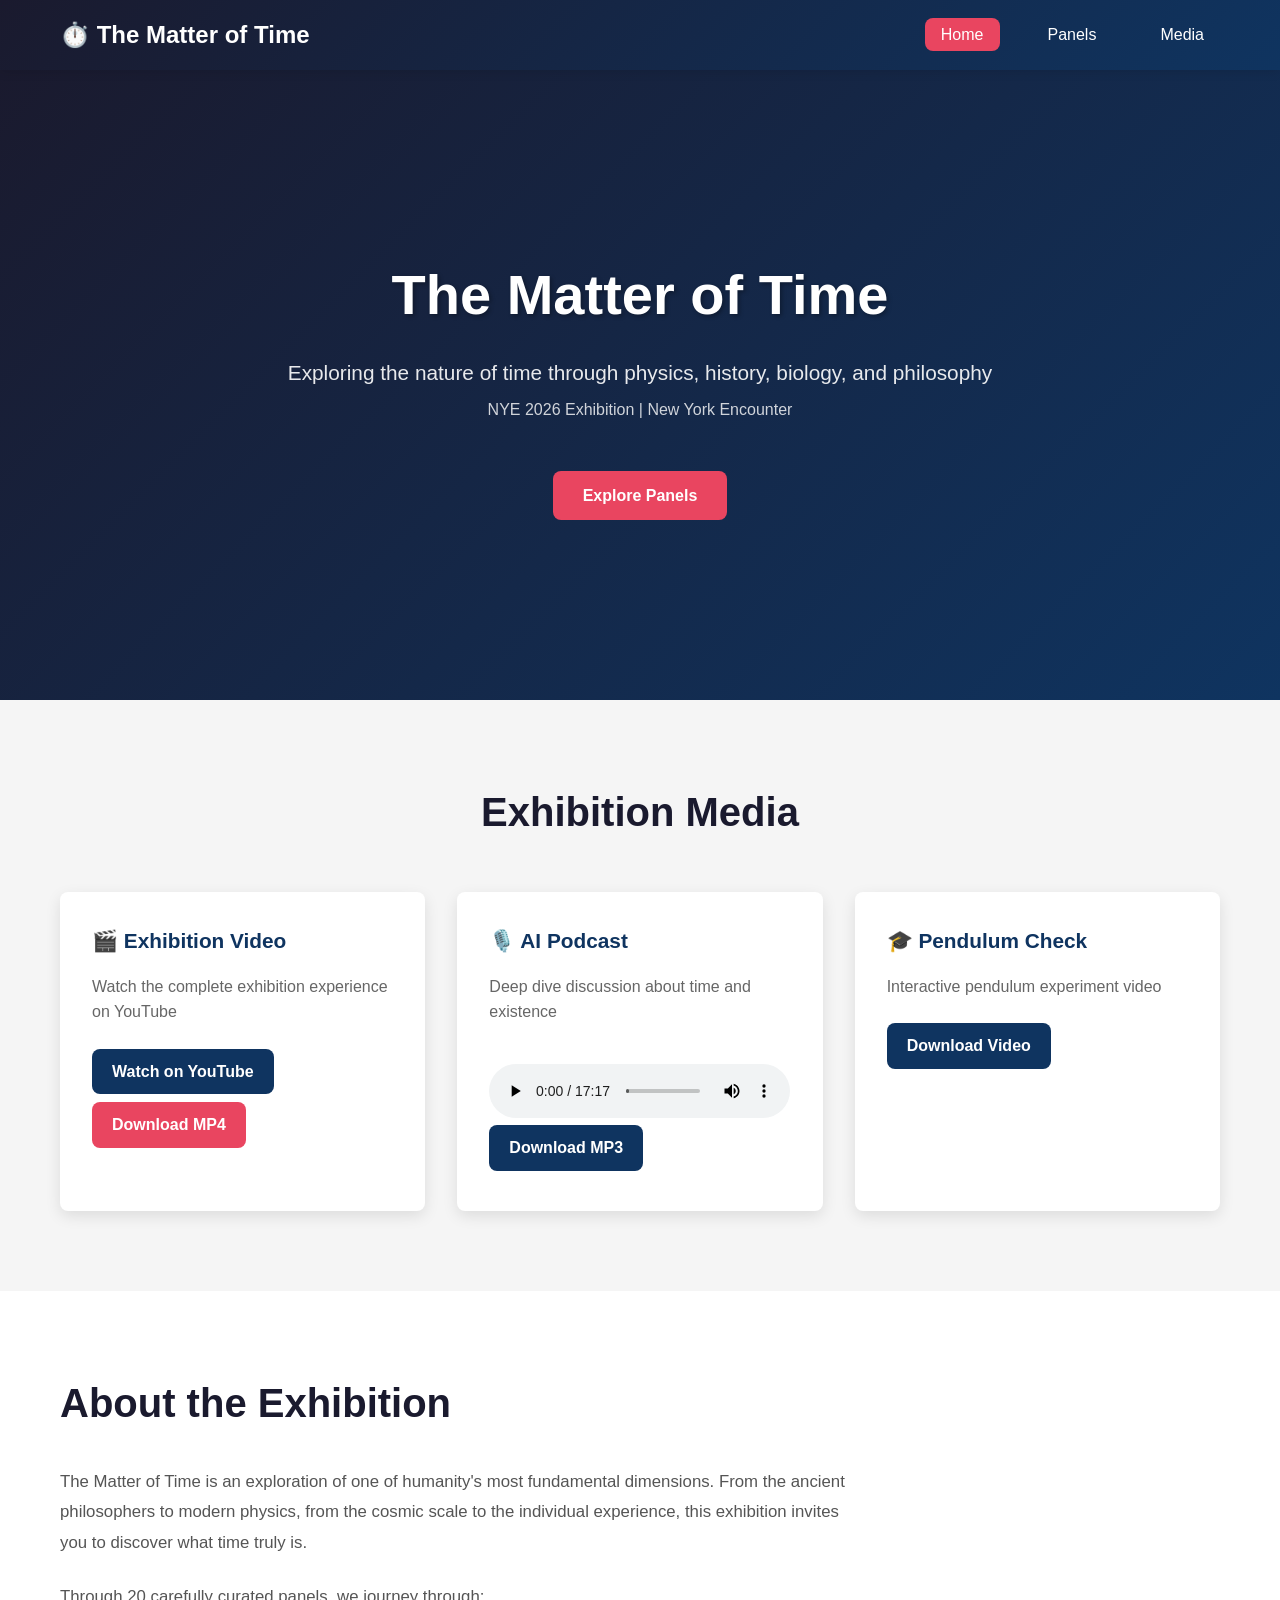
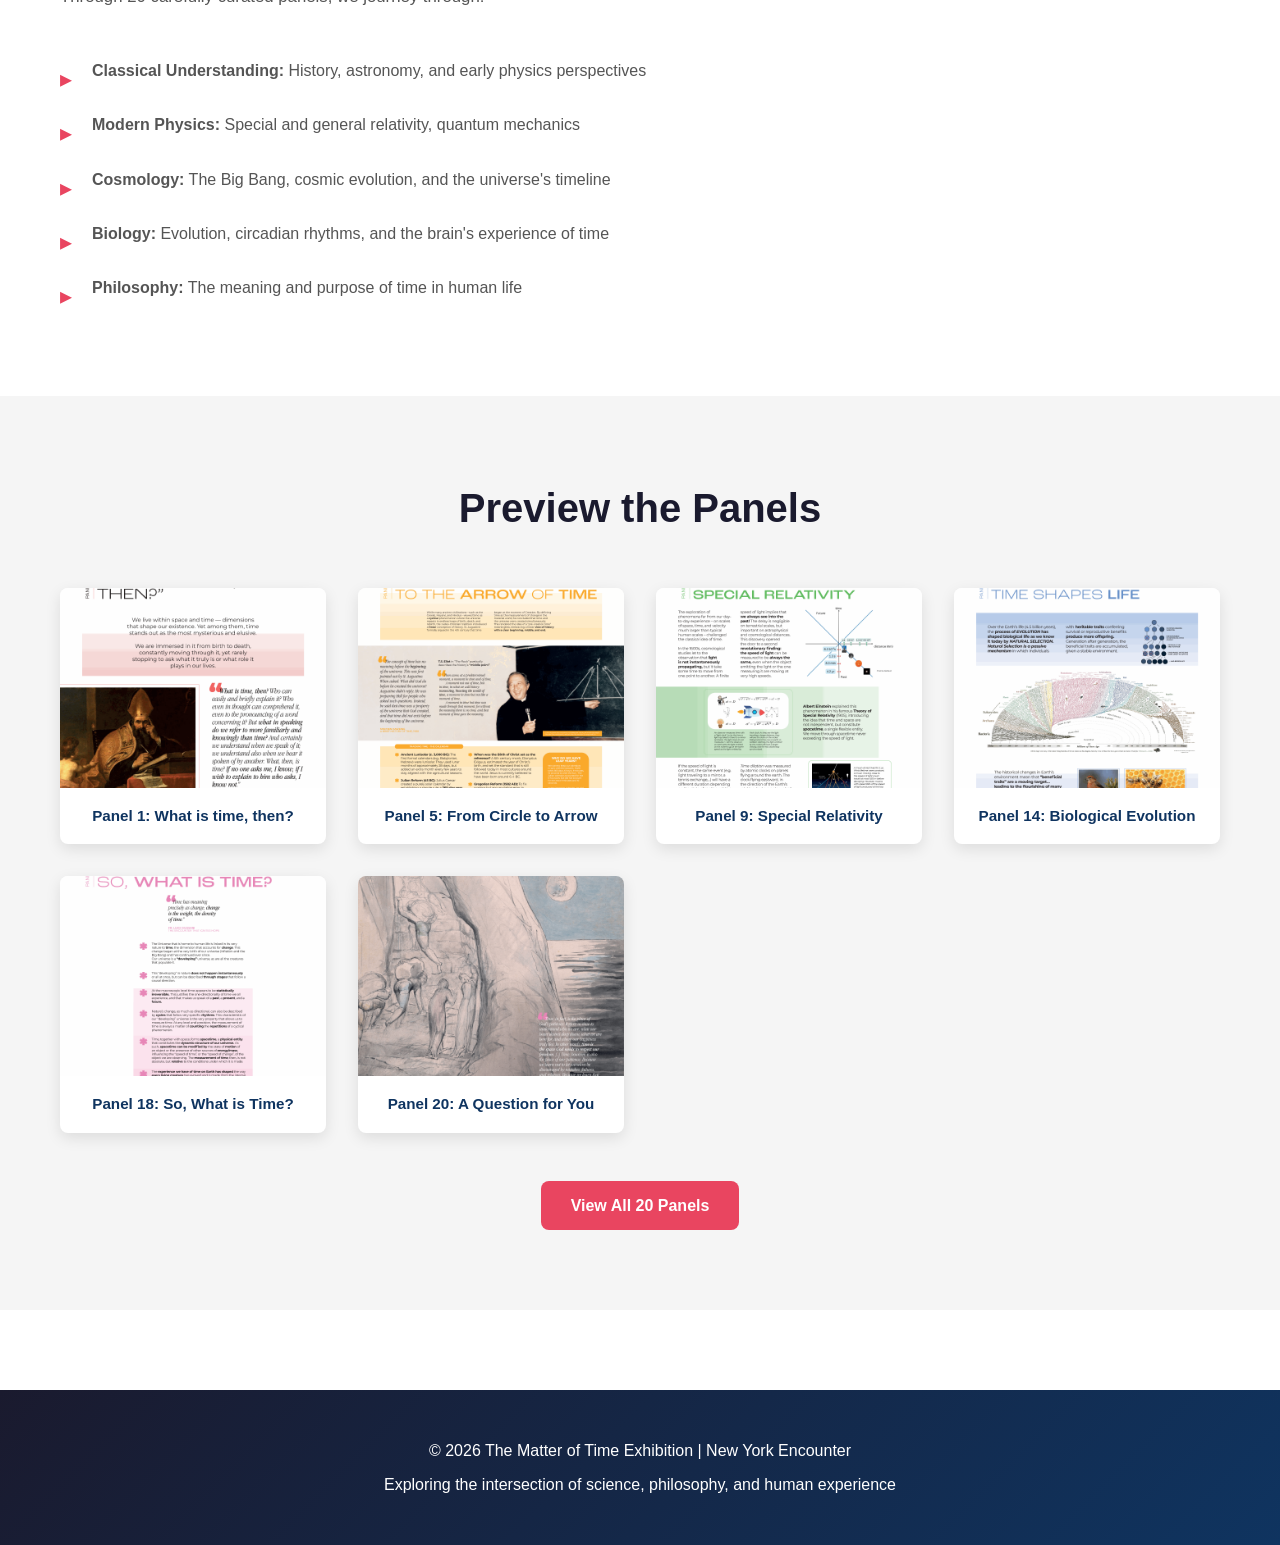
==== index.html @ 166c78fd "Initial GitHub Pages website for The Matter of Time exhibition" ====
<!DOCTYPE html>
<html lang="en">
<head>
    <meta charset="UTF-8">
    <meta name="viewport" content="width=device-width, initial-scale=1.0">
    <title>The Matter of Time - NYE 2026 Exhibition</title>
    <link rel="stylesheet" href="css/style.css">
</head>
<body>
    <nav class="navbar">
        <div class="nav-container">
            <div class="logo">⏱️ The Matter of Time</div>
            <ul class="nav-menu">
                <li><a href="index.html" class="active">Home</a></li>
                <li><a href="panels.html">Panels</a></li>
                <li><a href="#media">Media</a></li>
            </ul>
        </div>
    </nav>

    <header class="hero">
        <div class="hero-content">
            <h1>The Matter of Time</h1>
            <p>Exploring the nature of time through physics, history, biology, and philosophy</p>
            <p class="subtitle">NYE 2026 Exhibition | New York Encounter</p>
            <a href="panels.html" class="cta-button">Explore Panels</a>
        </div>
    </header>

    <section id="media" class="media-section">
        <div class="container">
            <h2>Exhibition Media</h2>
            
            <div class="media-grid">
                <div class="media-card">
                    <h3>🎬 Exhibition Video</h3>
                    <p>Watch the complete exhibition experience on YouTube</p>
                    <a href="https://www.youtube.com/watch?v=G3tJlb4s8cI" class="media-button" target="_blank">
                        Watch on YouTube
                    </a>
                    <a href="./Time exhibit NYE2026_reduced.mp4" class="media-button secondary" download>
                        Download MP4
                    </a>
                </div>

                <div class="media-card">
                    <h3>🎙️ AI Podcast</h3>
                    <p>Deep dive discussion about time and existence</p>
                    <audio controls style="width: 100%; margin-top: 15px;">
                        <source src="./AI_podcast.mp3" type="audio/mpeg">
                        Your browser does not support the audio element.
                    </audio>
                    <a href="./AI_podcast.mp3" class="media-button" download>
                        Download MP3
                    </a>
                </div>

                <div class="media-card">
                    <h3>🎓 Pendulum Check</h3>
                    <p>Interactive pendulum experiment video</p>
                    <a href="./pendulum_check.mp4" class="media-button" download>
                        Download Video
                    </a>
                </div>
            </div>
        </div>
    </section>

    <section class="about-section">
        <div class="container">
            <h2>About the Exhibition</h2>
            <div class="about-content">
                <p>
                    The Matter of Time is an exploration of one of humanity's most fundamental dimensions. 
                    From the ancient philosophers to modern physics, from the cosmic scale to the individual experience, 
                    this exhibition invites you to discover what time truly is.
                </p>
                <p>
                    Through 20 carefully curated panels, we journey through:
                </p>
                <ul class="about-list">
                    <li><strong>Classical Understanding:</strong> History, astronomy, and early physics perspectives</li>
                    <li><strong>Modern Physics:</strong> Special and general relativity, quantum mechanics</li>
                    <li><strong>Cosmology:</strong> The Big Bang, cosmic evolution, and the universe's timeline</li>
                    <li><strong>Biology:</strong> Evolution, circadian rhythms, and the brain's experience of time</li>
                    <li><strong>Philosophy:</strong> The meaning and purpose of time in human life</li>
                </ul>
            </div>
        </div>
    </section>

    <section class="panels-preview">
        <div class="container">
            <h2>Preview the Panels</h2>
            <div class="preview-grid">
                <div class="preview-card">
                    <img src="./extracted_images/page_001.png" alt="Panel 1">
                    <h4>Panel 1: What is time, then?</h4>
                </div>
                <div class="preview-card">
                    <img src="./extracted_images/page_005.png" alt="Panel 5">
                    <h4>Panel 5: From Circle to Arrow</h4>
                </div>
                <div class="preview-card">
                    <img src="./extracted_images/page_009.png" alt="Panel 9">
                    <h4>Panel 9: Special Relativity</h4>
                </div>
                <div class="preview-card">
                    <img src="./extracted_images/page_014.png" alt="Panel 14">
                    <h4>Panel 14: Biological Evolution</h4>
                </div>
                <div class="preview-card">
                    <img src="./extracted_images/page_018.png" alt="Panel 18">
                    <h4>Panel 18: So, What is Time?</h4>
                </div>
                <div class="preview-card">
                    <img src="./extracted_images/page_020.png" alt="Panel 20">
                    <h4>Panel 20: A Question for You</h4>
                </div>
            </div>
            <a href="panels.html" class="cta-button">View All 20 Panels</a>
        </div>
    </section>

    <footer class="footer">
        <div class="container">
            <p>&copy; 2026 The Matter of Time Exhibition | New York Encounter</p>
            <p>Exploring the intersection of science, philosophy, and human experience</p>
        </div>
    </footer>

    <script src="js/script.js"></script>
</body>
</html>
---- css/style.css ----
* {
    margin: 0;
    padding: 0;
    box-sizing: border-box;
}

:root {
    --primary-color: #1a1a2e;
    --secondary-color: #0f3460;
    --accent-color: #e94560;
    --light-color: #f5f5f5;
    --text-color: #333;
    --border-radius: 8px;
    --transition: all 0.3s ease;
}

html {
    scroll-behavior: smooth;
}

body {
    font-family: 'Segoe UI', Tahoma, Geneva, Verdana, sans-serif;
    line-height: 1.6;
    color: var(--text-color);
    background-color: #fff;
}

.container {
    max-width: 1200px;
    margin: 0 auto;
    padding: 0 20px;
}

/* Navigation */
.navbar {
    background: linear-gradient(135deg, var(--primary-color) 0%, var(--secondary-color) 100%);
    padding: 1rem 0;
    position: sticky;
    top: 0;
    z-index: 1000;
    box-shadow: 0 2px 10px rgba(0, 0, 0, 0.1);
}

.nav-container {
    max-width: 1200px;
    margin: 0 auto;
    padding: 0 20px;
    display: flex;
    justify-content: space-between;
    align-items: center;
}

.logo {
    color: white;
    font-size: 1.5rem;
    font-weight: bold;
}

.nav-menu {
    display: flex;
    list-style: none;
    gap: 2rem;
}

.nav-menu a {
    color: white;
    text-decoration: none;
    transition: var(--transition);
    padding: 0.5rem 1rem;
    border-radius: var(--border-radius);
}

.nav-menu a:hover,
.nav-menu a.active {
    background-color: var(--accent-color);
    color: white;
}

/* Hero Section */
.hero {
    background: linear-gradient(135deg, var(--primary-color) 0%, var(--secondary-color) 100%);
    color: white;
    padding: 100px 20px;
    text-align: center;
    min-height: 70vh;
    display: flex;
    align-items: center;
    justify-content: center;
}

.hero-content h1 {
    font-size: 3.5rem;
    margin-bottom: 1rem;
    font-weight: bold;
    text-shadow: 2px 2px 4px rgba(0, 0, 0, 0.3);
}

.hero-content p {
    font-size: 1.3rem;
    margin-bottom: 0.5rem;
    opacity: 0.9;
}

.hero-content .subtitle {
    font-size: 1rem;
    margin-bottom: 2rem;
    opacity: 0.8;
}

/* CTA Button */
.cta-button {
    display: inline-block;
    background-color: var(--accent-color);
    color: white;
    padding: 12px 30px;
    border-radius: var(--border-radius);
    text-decoration: none;
    font-weight: bold;
    transition: var(--transition);
    margin-top: 1rem;
}

.cta-button:hover {
    background-color: #d63648;
    transform: translate(0, -2px);
    box-shadow: 0 5px 15px rgba(233, 69, 96, 0.3);
}

/* Media Section */
.media-section {
    padding: 80px 20px;
    background-color: var(--light-color);
}

.media-section h2 {
    font-size: 2.5rem;
    margin-bottom: 3rem;
    text-align: center;
    color: var(--primary-color);
}

.media-grid {
    display: grid;
    grid-template-columns: repeat(auto-fit, minmax(300px, 1fr));
    gap: 2rem;
}

.media-card {
    background: white;
    padding: 2rem;
    border-radius: var(--border-radius);
    box-shadow: 0 5px 15px rgba(0, 0, 0, 0.1);
    transition: var(--transition);
}

.media-card:hover {
    transform: translate(0, -5px);
    box-shadow: 0 10px 25px rgba(0, 0, 0, 0.15);
}

.media-card h3 {
    color: var(--secondary-color);
    margin-bottom: 1rem;
    font-size: 1.3rem;
}

.media-card p {
    color: #666;
    margin-bottom: 1.5rem;
}

.media-button {
    display: inline-block;
    background-color: var(--secondary-color);
    color: white;
    padding: 10px 20px;
    border-radius: var(--border-radius);
    text-decoration: none;
    font-weight: bold;
    transition: var(--transition);
    margin-right: 0.5rem;
    margin-bottom: 0.5rem;
}

.media-button:hover {
    background-color: var(--primary-color);
}

.media-button.secondary {
    background-color: var(--accent-color);
}

.media-button.secondary:hover {
    background-color: #d63648;
}

/* About Section */
.about-section {
    padding: 80px 20px;
}

.about-section h2 {
    font-size: 2.5rem;
    margin-bottom: 2rem;
    color: var(--primary-color);
}

.about-content {
    max-width: 800px;
    line-height: 1.8;
}

.about-content p {
    margin-bottom: 1.5rem;
    font-size: 1.05rem;
    color: #555;
}

.about-list {
    list-style: none;
    margin-top: 2rem;
}

.about-list li {
    padding: 0.8rem 0;
    padding-left: 2rem;
    position: relative;
    color: #555;
}

.about-list li:before {
    content: "▸";
    position: absolute;
    left: 0;
    color: var(--accent-color);
    font-size: 1.5rem;
}

/* Panels Preview */
.panels-preview {
    padding: 80px 20px;
    background-color: var(--light-color);
}

.panels-preview h2 {
    font-size: 2.5rem;
    margin-bottom: 3rem;
    text-align: center;
    color: var(--primary-color);
}

.preview-grid {
    display: grid;
    grid-template-columns: repeat(auto-fit, minmax(250px, 1fr));
    gap: 2rem;
    margin-bottom: 3rem;
}

.preview-card {
    background: white;
    border-radius: var(--border-radius);
    overflow: hidden;
    box-shadow: 0 5px 15px rgba(0, 0, 0, 0.1);
    transition: var(--transition);
    cursor: pointer;
}

.preview-card:hover {
    transform: scale(1.05);
    box-shadow: 0 10px 25px rgba(0, 0, 0, 0.15);
}

.preview-card img {
    width: 100%;
    height: 200px;
    object-fit: cover;
    display: block;
}

.preview-card h4 {
    padding: 1rem;
    color: var(--secondary-color);
    text-align: center;
    font-size: 0.95rem;
}

.panels-preview .cta-button {
    display: block;
    width: fit-content;
    margin: 0 auto;
}

/* Panels Section */
.panels-section {
    padding: 60px 20px;
}

.panels-section h1 {
    font-size: 2.5rem;
    margin-bottom: 1rem;
    color: var(--primary-color);
    text-align: center;
}

.panels-intro {
    text-align: center;
    color: #666;
    margin-bottom: 3rem;
    font-size: 1.1rem;
}

.panel-item {
    display: grid;
    grid-template-columns: 1fr 1fr;
    gap: 3rem;
    margin-bottom: 4rem;
    align-items: center;
}

.panel-item.reverse {
    direction: rtl;
}

.panel-item.reverse > * {
    direction: ltr;
}

.panel-image {
    overflow: hidden;
    border-radius: var(--border-radius);
    box-shadow: 0 5px 20px rgba(0, 0, 0, 0.1);
}

.panel-image img {
    width: 100%;
    height: auto;
    display: block;
    transition: var(--transition);
}

.panel-image:hover img {
    transform: scale(1.03);
}

.panel-content h2 {
    color: var(--secondary-color);
    margin-bottom: 1rem;
    font-size: 1.5rem;
}

.panel-content p {
    color: #555;
    line-height: 1.8;
    margin-bottom: 1rem;
}

/* Footer */
.footer {
    background: linear-gradient(135deg, var(--primary-color) 0%, var(--secondary-color) 100%);
    color: white;
    padding: 40px 20px;
    text-align: center;
    margin-top: 80px;
}

.footer p {
    margin: 0.5rem 0;
}

/* Responsive Design */
@media (max-width: 768px) {
    .nav-menu {
        gap: 1rem;
    }

    .logo {
        font-size: 1.2rem;
    }

    .hero-content h1 {
        font-size: 2rem;
    }

    .hero-content p {
        font-size: 1rem;
    }

    .hero {
        min-height: 50vh;
        padding: 60px 20px;
    }

    .media-grid {
        grid-template-columns: 1fr;
    }

    .panel-item {
        grid-template-columns: 1fr;
        gap: 2rem;
    }

    .panel-item.reverse {
        direction: ltr;
    }

    .panels-section h1 {
        font-size: 1.8rem;
    }

    .media-section h2,
    .about-section h2,
    .panels-preview h2 {
        font-size: 1.8rem;
    }

    .preview-grid {
        grid-template-columns: 1fr;
    }

    .preview-card img {
        height: 300px;
    }
}

@media (max-width: 480px) {
    .nav-container {
        flex-direction: column;
        gap: 1rem;
    }

    .nav-menu {
        flex-wrap: wrap;
        justify-content: center;
        gap: 0.5rem;
    }

    .nav-menu a {
        padding: 0.3rem 0.5rem;
        font-size: 0.9rem;
    }

    .hero-content h1 {
        font-size: 1.5rem;
    }

    .hero-content p {
        font-size: 0.9rem;
    }

    .cta-button {
        padding: 10px 20px;
        font-size: 0.9rem;
    }
}
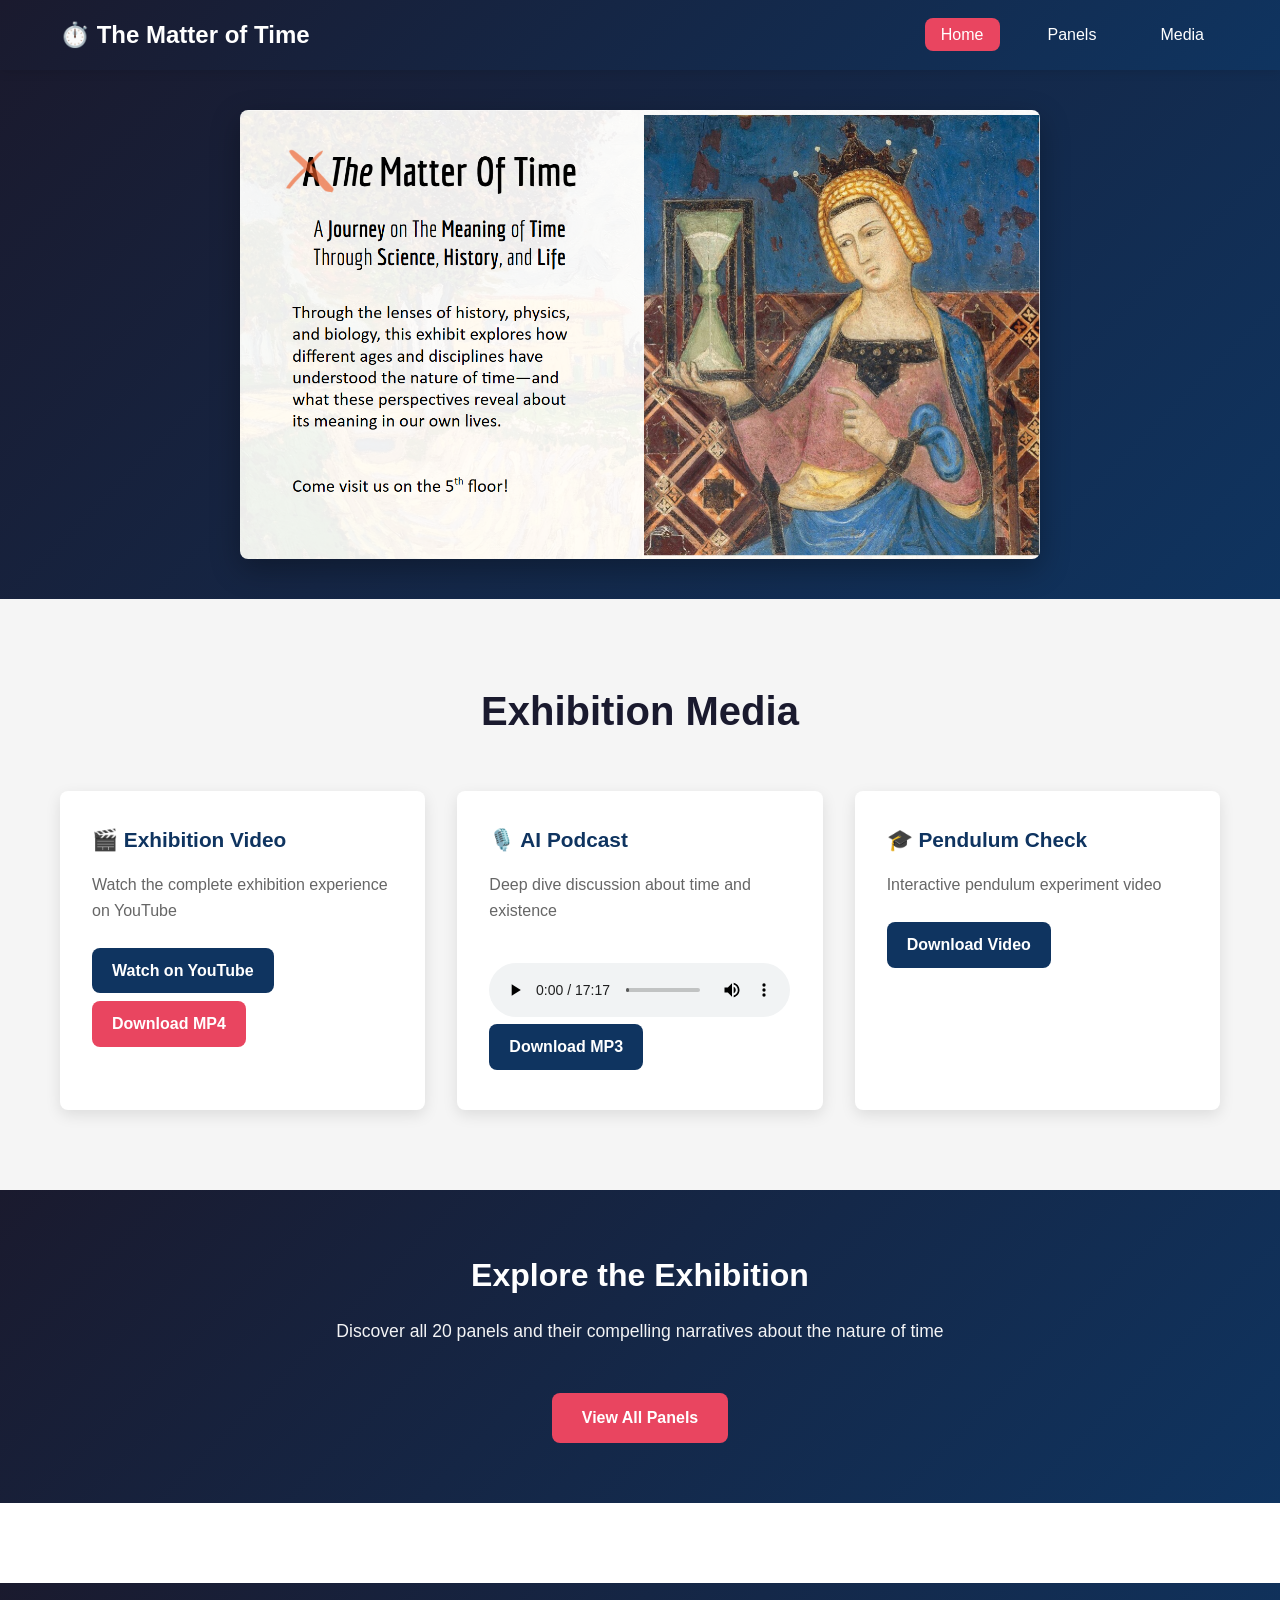
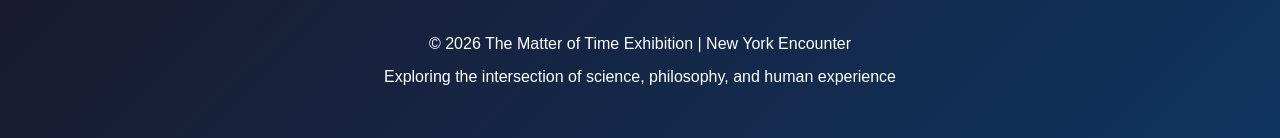
==== commit d35a55eb: "Simplify homepage with title image focus and add CTA section" ====
--- a/index.html
+++ b/index.html
@@ -18,12 +18,9 @@
         </div>
     </nav>
 
-    <header class="hero">
-        <div class="hero-content">
-            <h1>The Matter of Time</h1>
-            <p>Exploring the nature of time through physics, history, biology, and philosophy</p>
-            <p class="subtitle">NYE 2026 Exhibition | New York Encounter</p>
-            <a href="panels.html" class="cta-button">Explore Panels</a>
+    <header class="hero-simple">
+        <div class="title-image">
+            <img src="./title_pict.png" alt="The Matter of Time">
         </div>
     </header>
 
@@ -66,59 +63,11 @@
         </div>
     </section>
 
-    <section class="about-section">
+    <section class="cta-section">
         <div class="container">
-            <h2>About the Exhibition</h2>
-            <div class="about-content">
-                <p>
-                    The Matter of Time is an exploration of one of humanity's most fundamental dimensions. 
-                    From the ancient philosophers to modern physics, from the cosmic scale to the individual experience, 
-                    this exhibition invites you to discover what time truly is.
-                </p>
-                <p>
-                    Through 20 carefully curated panels, we journey through:
-                </p>
-                <ul class="about-list">
-                    <li><strong>Classical Understanding:</strong> History, astronomy, and early physics perspectives</li>
-                    <li><strong>Modern Physics:</strong> Special and general relativity, quantum mechanics</li>
-                    <li><strong>Cosmology:</strong> The Big Bang, cosmic evolution, and the universe's timeline</li>
-                    <li><strong>Biology:</strong> Evolution, circadian rhythms, and the brain's experience of time</li>
-                    <li><strong>Philosophy:</strong> The meaning and purpose of time in human life</li>
-                </ul>
-            </div>
-        </div>
-    </section>
-
-    <section class="panels-preview">
-        <div class="container">
-            <h2>Preview the Panels</h2>
-            <div class="preview-grid">
-                <div class="preview-card">
-                    <img src="./extracted_images/page_001.png" alt="Panel 1">
-                    <h4>Panel 1: What is time, then?</h4>
-                </div>
-                <div class="preview-card">
-                    <img src="./extracted_images/page_005.png" alt="Panel 5">
-                    <h4>Panel 5: From Circle to Arrow</h4>
-                </div>
-                <div class="preview-card">
-                    <img src="./extracted_images/page_009.png" alt="Panel 9">
-                    <h4>Panel 9: Special Relativity</h4>
-                </div>
-                <div class="preview-card">
-                    <img src="./extracted_images/page_014.png" alt="Panel 14">
-                    <h4>Panel 14: Biological Evolution</h4>
-                </div>
-                <div class="preview-card">
-                    <img src="./extracted_images/page_018.png" alt="Panel 18">
-                    <h4>Panel 18: So, What is Time?</h4>
-                </div>
-                <div class="preview-card">
-                    <img src="./extracted_images/page_020.png" alt="Panel 20">
-                    <h4>Panel 20: A Question for You</h4>
-                </div>
-            </div>
-            <a href="panels.html" class="cta-button">View All 20 Panels</a>
+            <h2>Explore the Exhibition</h2>
+            <p>Discover all 20 panels and their compelling narratives about the nature of time</p>
+            <a href="panels.html" class="cta-button">View All Panels</a>
         </div>
     </section>
 
--- a/css/style.css
+++ b/css/style.css
@@ -107,6 +107,29 @@
     opacity: 0.8;
 }
 
+/* Simple Hero with Title Image */
+.hero-simple {
+    background: linear-gradient(135deg, var(--primary-color) 0%, var(--secondary-color) 100%);
+    padding: 40px 20px;
+    display: flex;
+    align-items: center;
+    justify-content: center;
+    min-height: auto;
+}
+
+.title-image {
+    max-width: 800px;
+    width: 100%;
+}
+
+.title-image img {
+    width: 100%;
+    height: auto;
+    display: block;
+    border-radius: var(--border-radius);
+    box-shadow: 0 10px 30px rgba(0, 0, 0, 0.3);
+}
+
 /* CTA Button */
 .cta-button {
     display: inline-block;
@@ -191,6 +214,33 @@
 }
 
 .media-button.secondary:hover {
+    background-color: #d63648;
+}
+
+/* CTA Section */
+.cta-section {
+    padding: 60px 20px;
+    background: linear-gradient(135deg, var(--primary-color) 0%, var(--secondary-color) 100%);
+    text-align: center;
+    color: white;
+}
+
+.cta-section h2 {
+    font-size: 2rem;
+    margin-bottom: 1rem;
+}
+
+.cta-section p {
+    font-size: 1.1rem;
+    margin-bottom: 2rem;
+    opacity: 0.95;
+}
+
+.cta-section .cta-button {
+    background-color: var(--accent-color);
+}
+
+.cta-section .cta-button:hover {
     background-color: #d63648;
 }
 
@@ -390,6 +440,14 @@
         padding: 60px 20px;
     }
 
+    .hero-simple {
+        padding: 30px 20px;
+    }
+
+    .title-image {
+        max-width: 600px;
+    }
+
     .media-grid {
         grid-template-columns: 1fr;
     }
@@ -409,7 +467,8 @@
 
     .media-section h2,
     .about-section h2,
-    .panels-preview h2 {
+    .panels-preview h2,
+    .cta-section h2 {
         font-size: 1.8rem;
     }
 
@@ -447,8 +506,24 @@
         font-size: 0.9rem;
     }
 
+    .hero-simple {
+        padding: 20px 10px;
+    }
+
+    .title-image {
+        max-width: 100%;
+    }
+
     .cta-button {
         padding: 10px 20px;
         font-size: 0.9rem;
     }
-}
+
+    .cta-section h2 {
+        font-size: 1.4rem;
+    }
+
+    .cta-section p {
+        font-size: 0.95rem;
+    }
+}
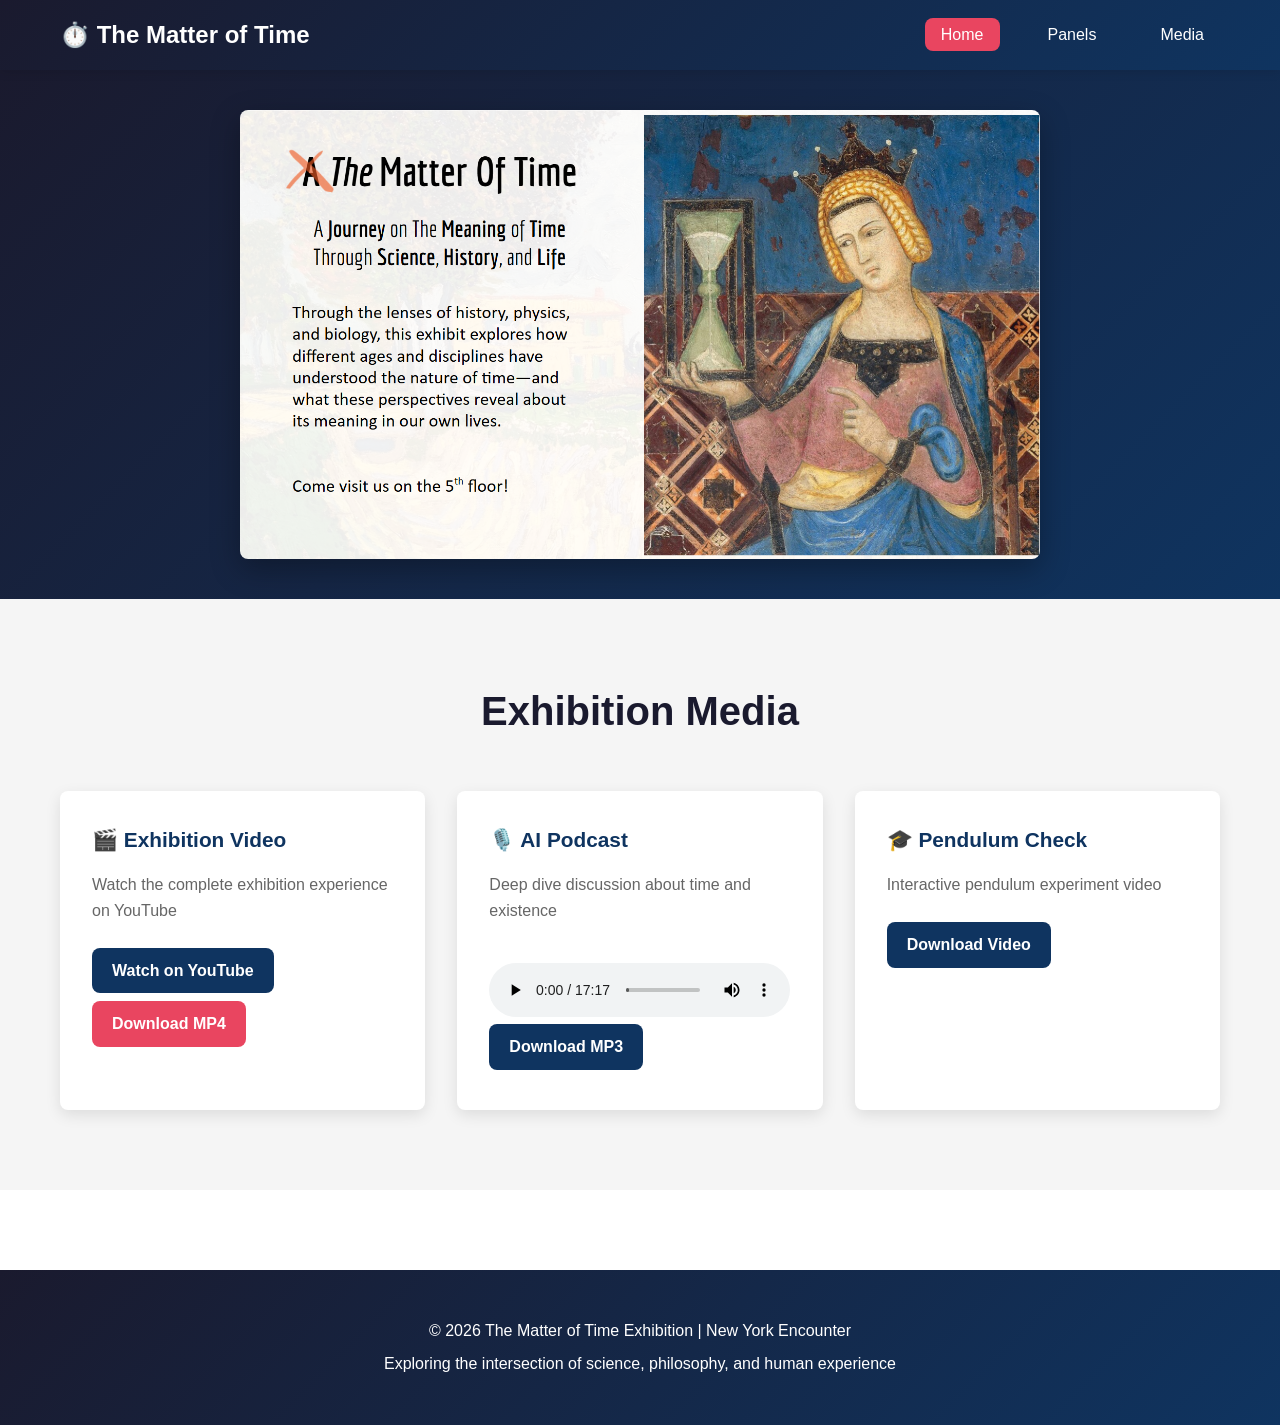
==== commit b84ac12d: "Add full panel narrations and clean up homepage" ====
--- a/index.html
+++ b/index.html
@@ -63,14 +63,6 @@
         </div>
     </section>
 
-    <section class="cta-section">
-        <div class="container">
-            <h2>Explore the Exhibition</h2>
-            <p>Discover all 20 panels and their compelling narratives about the nature of time</p>
-            <a href="panels.html" class="cta-button">View All Panels</a>
-        </div>
-    </section>
-
     <footer class="footer">
         <div class="container">
             <p>&copy; 2026 The Matter of Time Exhibition | New York Encounter</p>
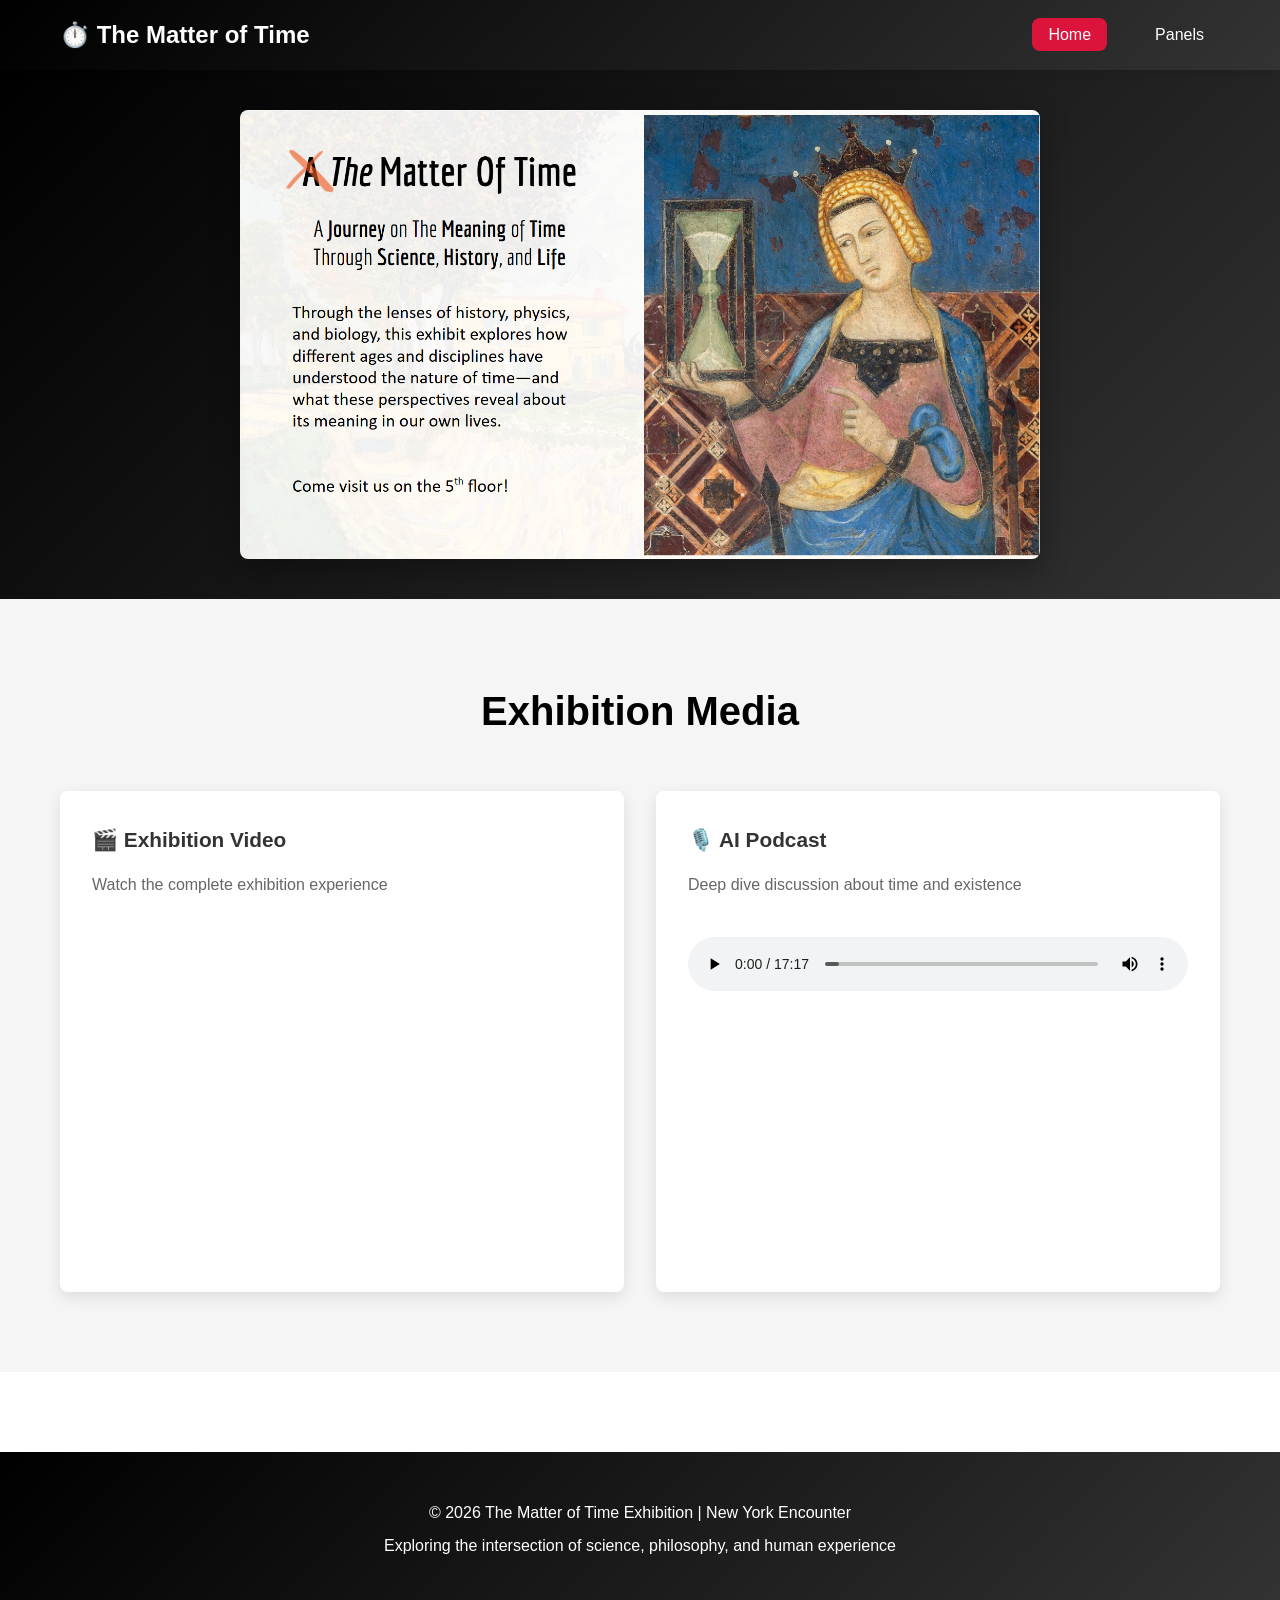
==== commit aa1aec9e: "Update homepage: embed YouTube video, remove download buttons and pendulum section, remove media nav" ====
--- a/index.html
+++ b/index.html
@@ -13,7 +13,6 @@
             <ul class="nav-menu">
                 <li><a href="index.html" class="active">Home</a></li>
                 <li><a href="panels.html">Panels</a></li>
-                <li><a href="#media">Media</a></li>
             </ul>
         </div>
     </nav>
@@ -31,13 +30,8 @@
             <div class="media-grid">
                 <div class="media-card">
                     <h3>🎬 Exhibition Video</h3>
-                    <p>Watch the complete exhibition experience on YouTube</p>
-                    <a href="https://www.youtube.com/watch?v=G3tJlb4s8cI" class="media-button" target="_blank">
-                        Watch on YouTube
-                    </a>
-                    <a href="./Time exhibit NYE2026_reduced.mp4" class="media-button secondary" download>
-                        Download MP4
-                    </a>
+                    <p>Watch the complete exhibition experience</p>
+                    <iframe width="100%" height="315" src="https://www.youtube.com/embed/G3tJlb4s8cI" title="YouTube video player" frameborder="0" allow="accelerometer; autoplay; clipboard-write; encrypted-media; gyroscope; picture-in-picture; web-share" referrerpolicy="strict-origin-when-cross-origin" allowfullscreen style="border-radius: 8px; margin-top: 15px;"></iframe>
                 </div>
 
                 <div class="media-card">
@@ -47,18 +41,9 @@
                         <source src="./AI_podcast.mp3" type="audio/mpeg">
                         Your browser does not support the audio element.
                     </audio>
-                    <a href="./AI_podcast.mp3" class="media-button" download>
-                        Download MP3
-                    </a>
                 </div>
 
-                <div class="media-card">
-                    <h3>🎓 Pendulum Check</h3>
-                    <p>Interactive pendulum experiment video</p>
-                    <a href="./pendulum_check.mp4" class="media-button" download>
-                        Download Video
-                    </a>
-                </div>
+
             </div>
         </div>
     </section>
--- a/css/style.css
+++ b/css/style.css
@@ -5,9 +5,9 @@
 }
 
 :root {
-    --primary-color: #1a1a2e;
-    --secondary-color: #0f3460;
-    --accent-color: #e94560;
+    --primary-color: #000000;
+    --secondary-color: #333333;
+    --accent-color: #DC143C;
     --light-color: #f5f5f5;
     --text-color: #333;
     --border-radius: 8px;
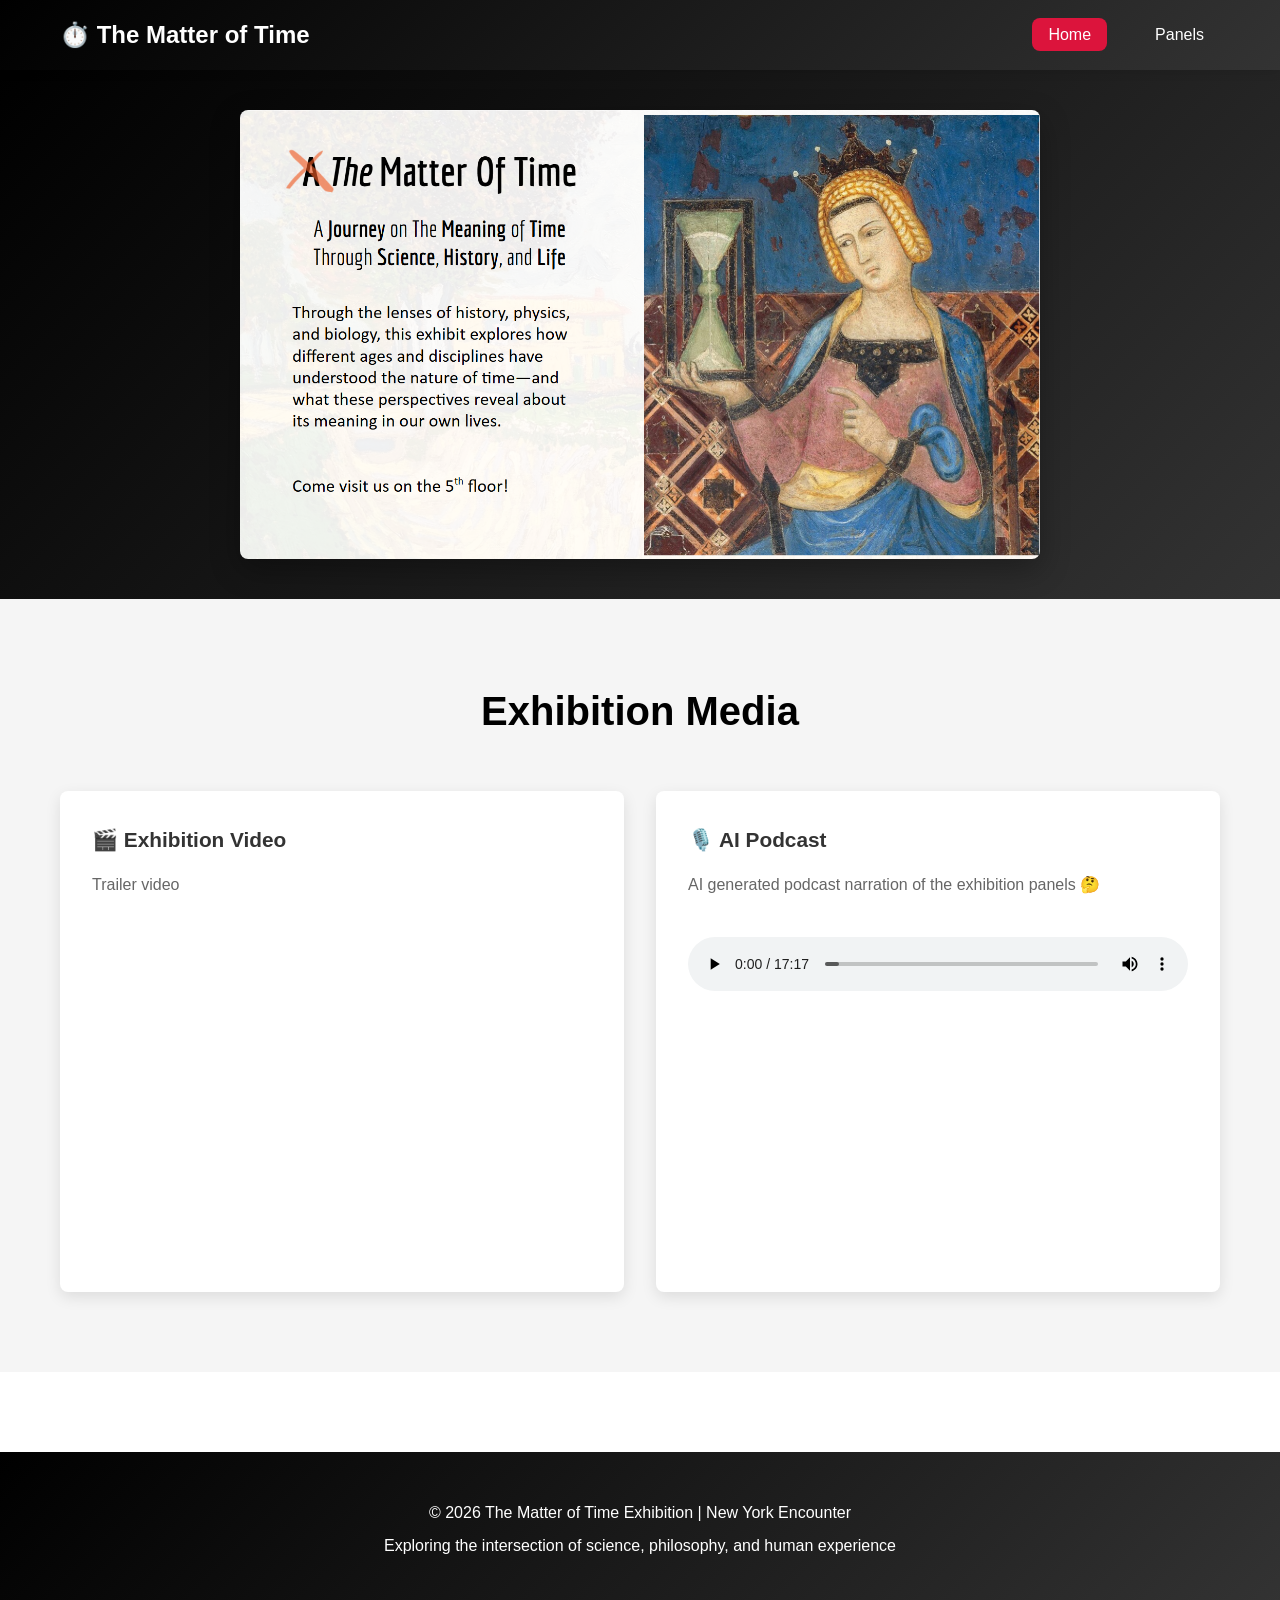
==== commit c5934f53: "minor edits" ====
--- a/index.html
+++ b/index.html
@@ -30,13 +30,13 @@
             <div class="media-grid">
                 <div class="media-card">
                     <h3>🎬 Exhibition Video</h3>
-                    <p>Watch the complete exhibition experience</p>
+                    <p>Trailer video</p>
                     <iframe width="100%" height="315" src="https://www.youtube.com/embed/G3tJlb4s8cI" title="YouTube video player" frameborder="0" allow="accelerometer; autoplay; clipboard-write; encrypted-media; gyroscope; picture-in-picture; web-share" referrerpolicy="strict-origin-when-cross-origin" allowfullscreen style="border-radius: 8px; margin-top: 15px;"></iframe>
                 </div>
 
                 <div class="media-card">
                     <h3>🎙️ AI Podcast</h3>
-                    <p>Deep dive discussion about time and existence</p>
+                    <p>AI generated podcast narration of the exhibition panels 🤔</p>
                     <audio controls style="width: 100%; margin-top: 15px;">
                         <source src="./AI_podcast.mp3" type="audio/mpeg">
                         Your browser does not support the audio element.
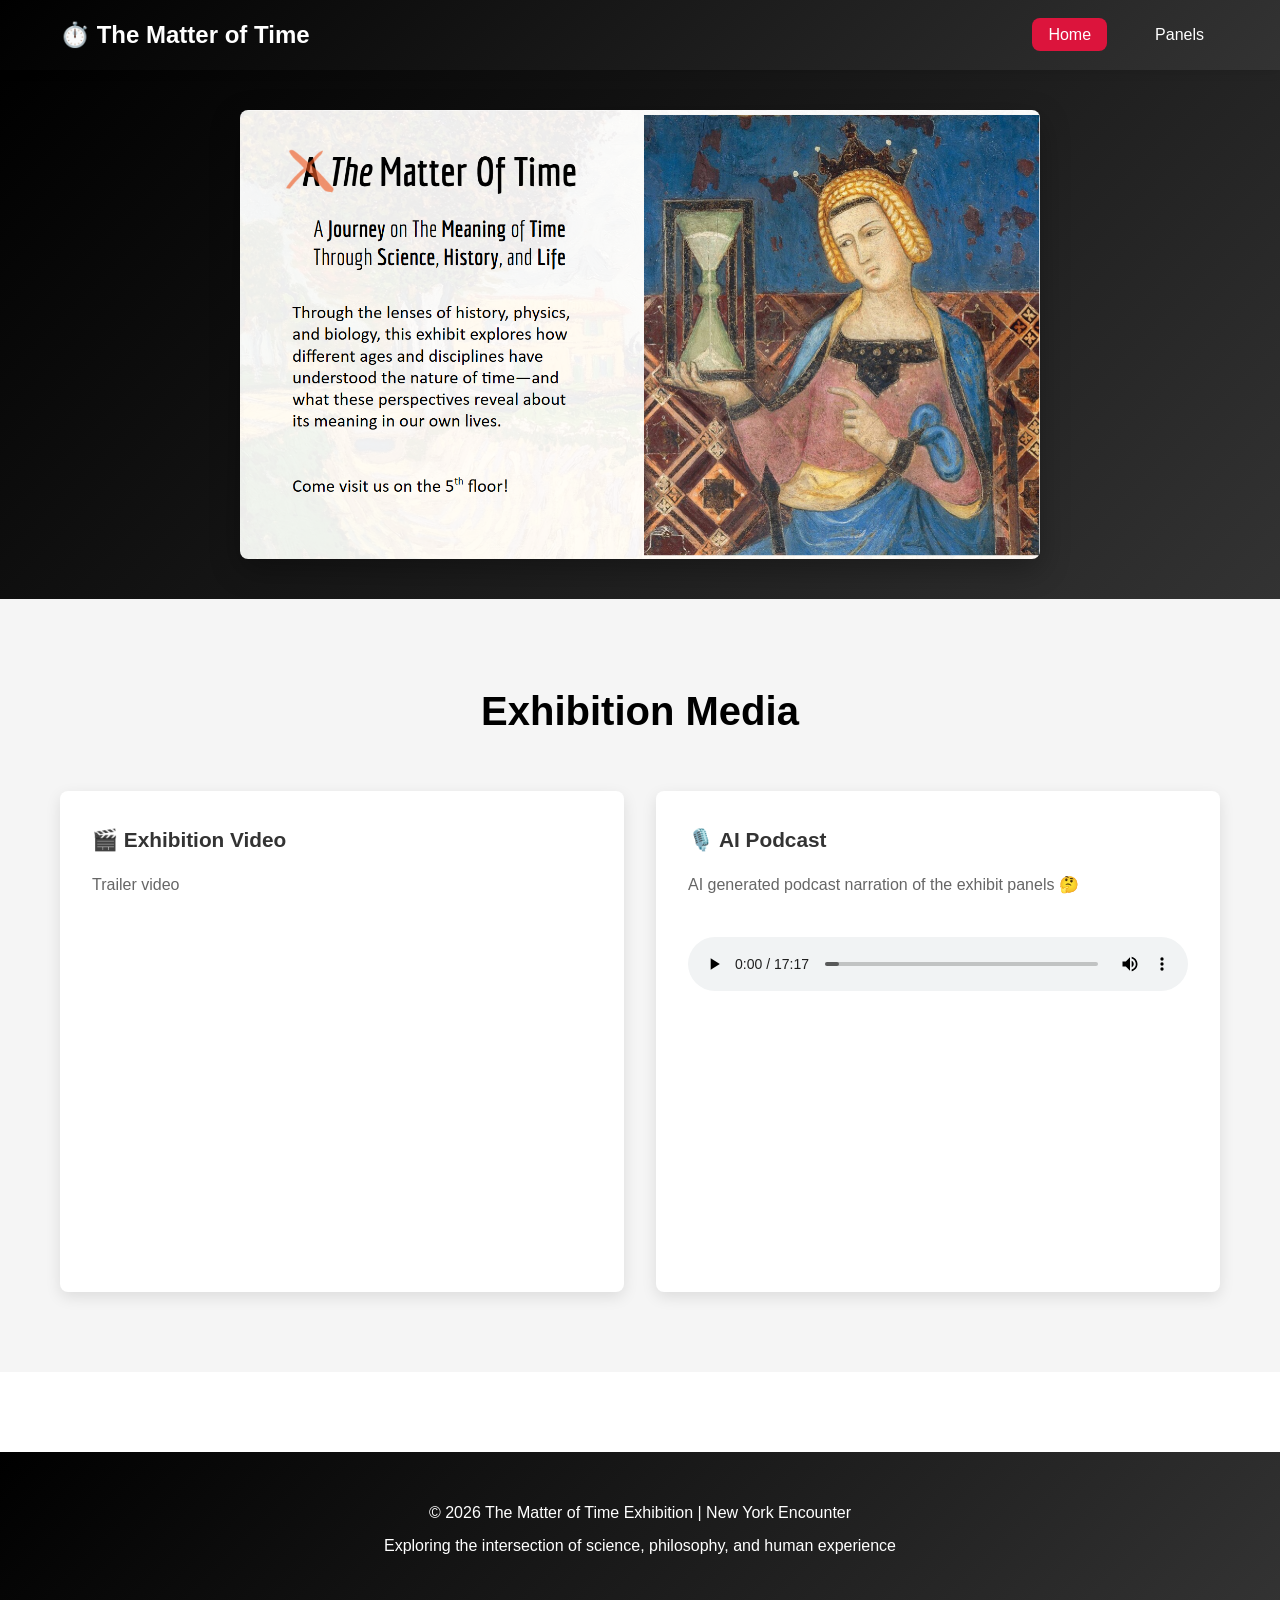
==== commit c4fcd763: "Remove page title from homepage" ====
--- a/index.html
+++ b/index.html
@@ -3,7 +3,6 @@
 <head>
     <meta charset="UTF-8">
     <meta name="viewport" content="width=device-width, initial-scale=1.0">
-    <title>The Matter of Time - NYE 2026 Exhibition</title>
     <link rel="stylesheet" href="css/style.css">
 </head>
 <body>
@@ -36,7 +35,7 @@
 
                 <div class="media-card">
                     <h3>🎙️ AI Podcast</h3>
-                    <p>AI generated podcast narration of the exhibition panels 🤔</p>
+                    <p>AI generated podcast narration of the exhibit panels 🤔</p>
                     <audio controls style="width: 100%; margin-top: 15px;">
                         <source src="./AI_podcast.mp3" type="audio/mpeg">
                         Your browser does not support the audio element.
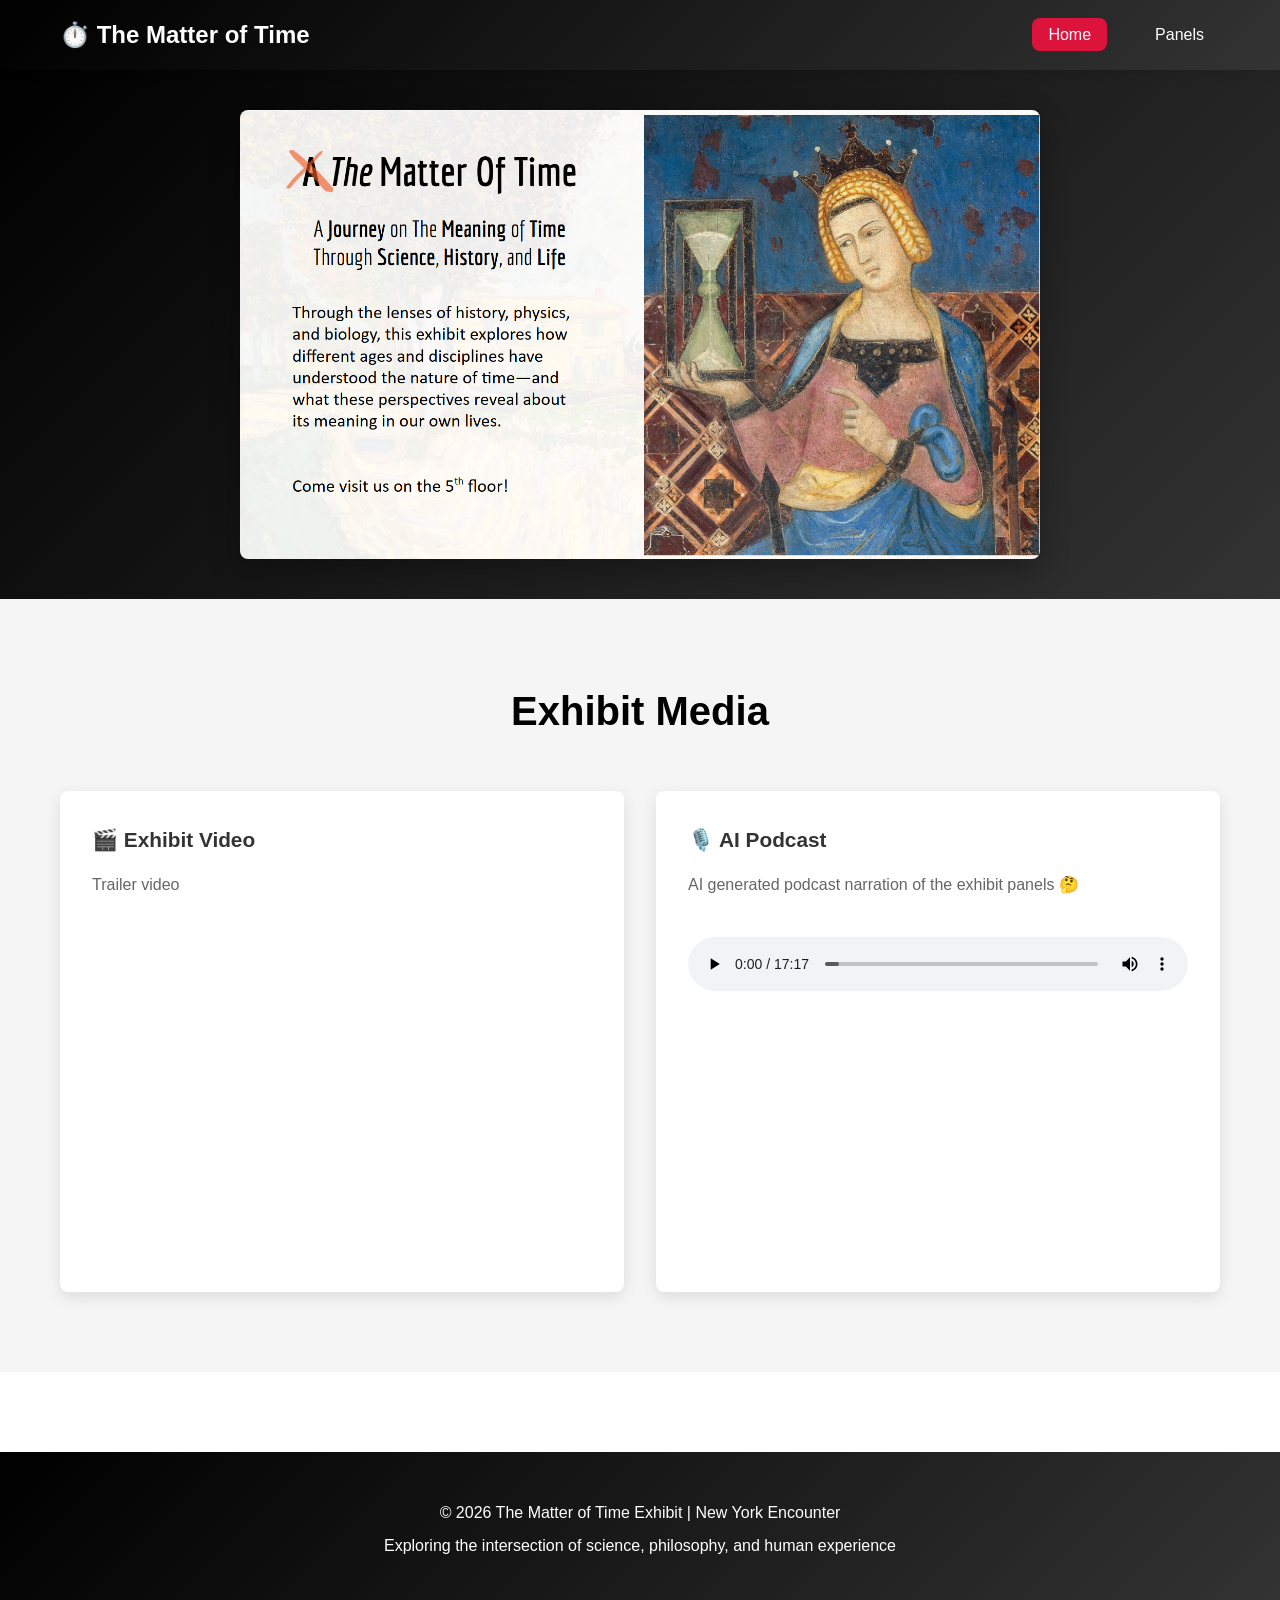
==== commit 65df7a81: "Replace Exhibition with Exhibit throughout pages" ====
--- a/index.html
+++ b/index.html
@@ -24,11 +24,11 @@
 
     <section id="media" class="media-section">
         <div class="container">
-            <h2>Exhibition Media</h2>
+            <h2>Exhibit Media</h2>
             
             <div class="media-grid">
                 <div class="media-card">
-                    <h3>🎬 Exhibition Video</h3>
+                    <h3>🎬 Exhibit Video</h3>
                     <p>Trailer video</p>
                     <iframe width="100%" height="315" src="https://www.youtube.com/embed/G3tJlb4s8cI" title="YouTube video player" frameborder="0" allow="accelerometer; autoplay; clipboard-write; encrypted-media; gyroscope; picture-in-picture; web-share" referrerpolicy="strict-origin-when-cross-origin" allowfullscreen style="border-radius: 8px; margin-top: 15px;"></iframe>
                 </div>
@@ -49,7 +49,7 @@
 
     <footer class="footer">
         <div class="container">
-            <p>&copy; 2026 The Matter of Time Exhibition | New York Encounter</p>
+            <p>&copy; 2026 The Matter of Time Exhibit | New York Encounter</p>
             <p>Exploring the intersection of science, philosophy, and human experience</p>
         </div>
     </footer>
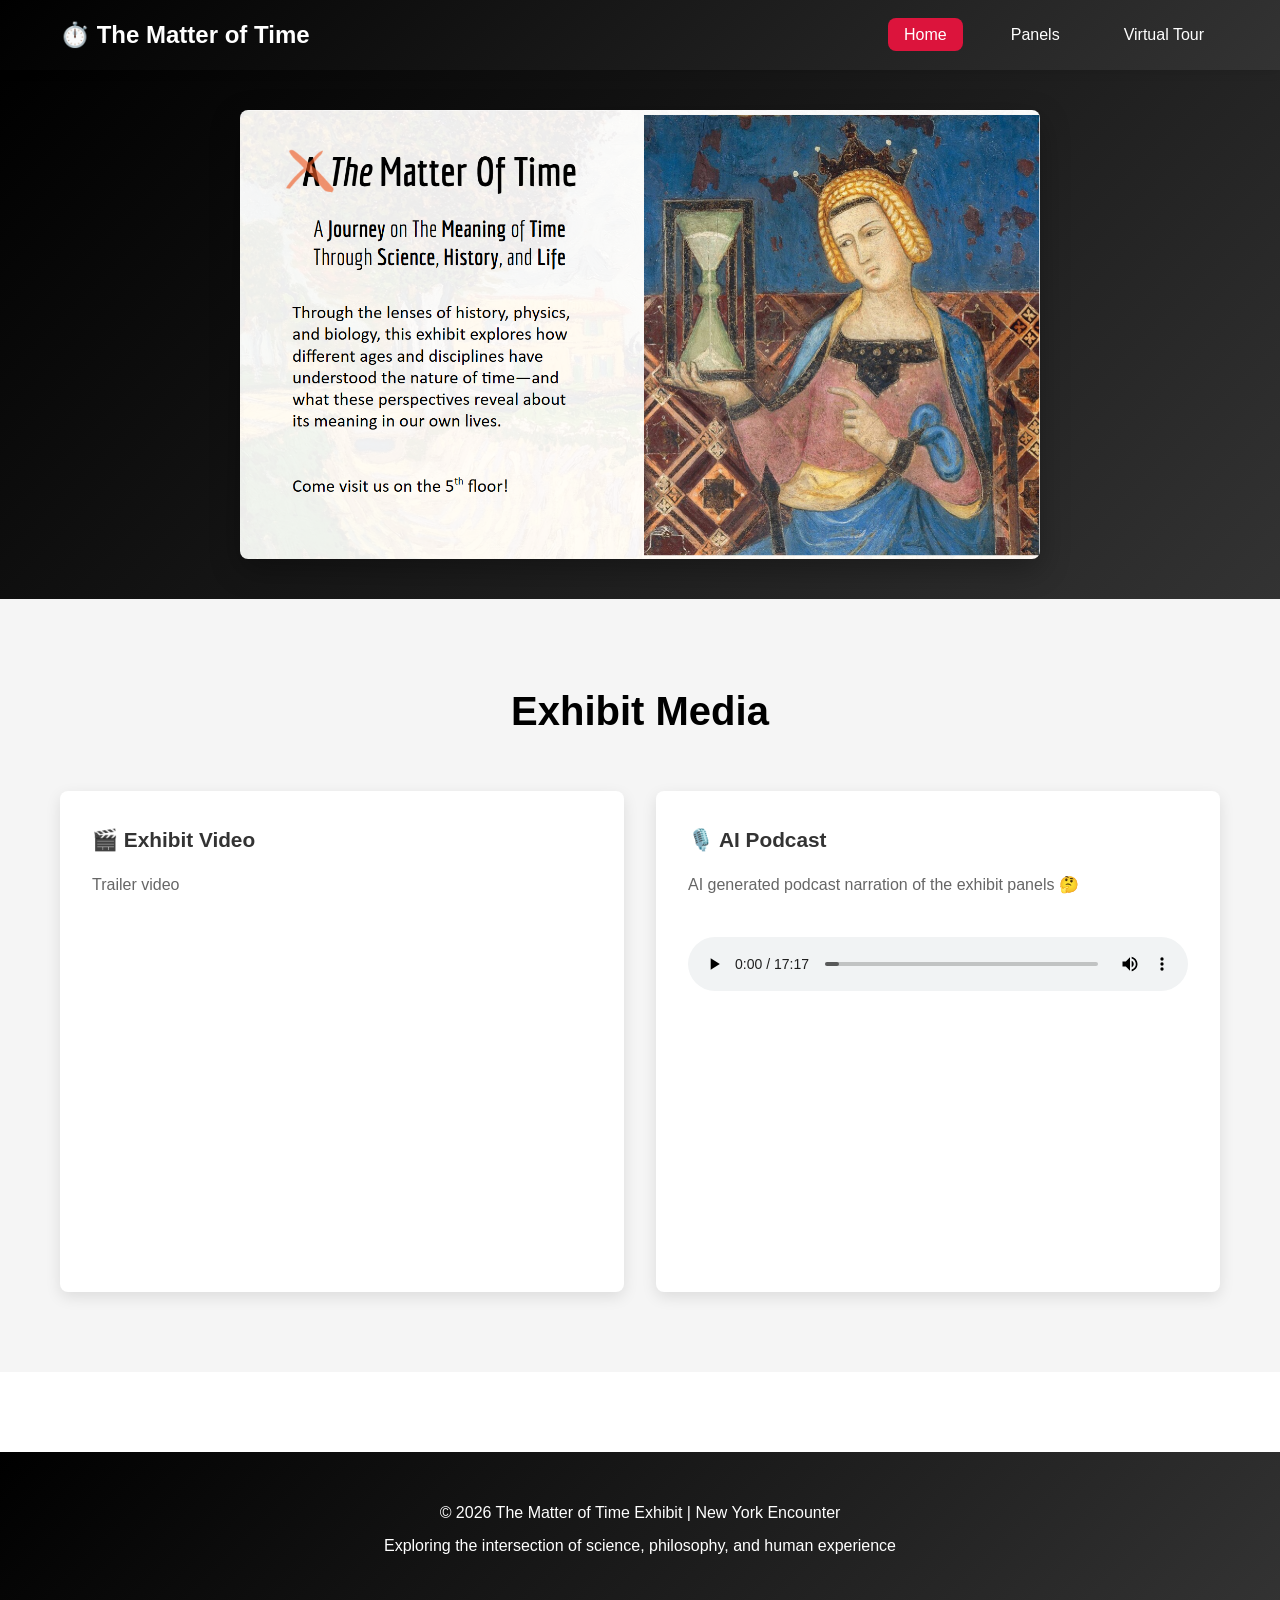
==== commit 267be4b5: "Nav: add Virtual Tour link" ====
--- a/index.html
+++ b/index.html
@@ -12,6 +12,7 @@
             <ul class="nav-menu">
                 <li><a href="index.html" class="active">Home</a></li>
                 <li><a href="panels.html">Panels</a></li>
+                <li><a href="tour.html">Virtual Tour</a></li>
             </ul>
         </div>
     </nav>
--- a/css/style.css
+++ b/css/style.css
@@ -340,6 +340,30 @@
     margin: 0 auto;
 }
 
+/* Audio Player Section */
+.audio-player-section {
+    background: linear-gradient(135deg, var(--light-color) 0%, #f0f0f0 100%);
+    padding: 40px 20px;
+    border-bottom: 3px solid var(--accent-color);
+}
+
+.audio-player {
+    text-align: center;
+}
+
+.audio-player h2 {
+    font-size: 1.8rem;
+    margin-bottom: 20px;
+    color: var(--primary-color);
+}
+
+.audio-player audio {
+    width: 100%;
+    max-width: 600px;
+    height: 40px;
+    outline: none;
+}
+
 /* Panels Section */
 .panels-section {
     padding: 60px 20px;
